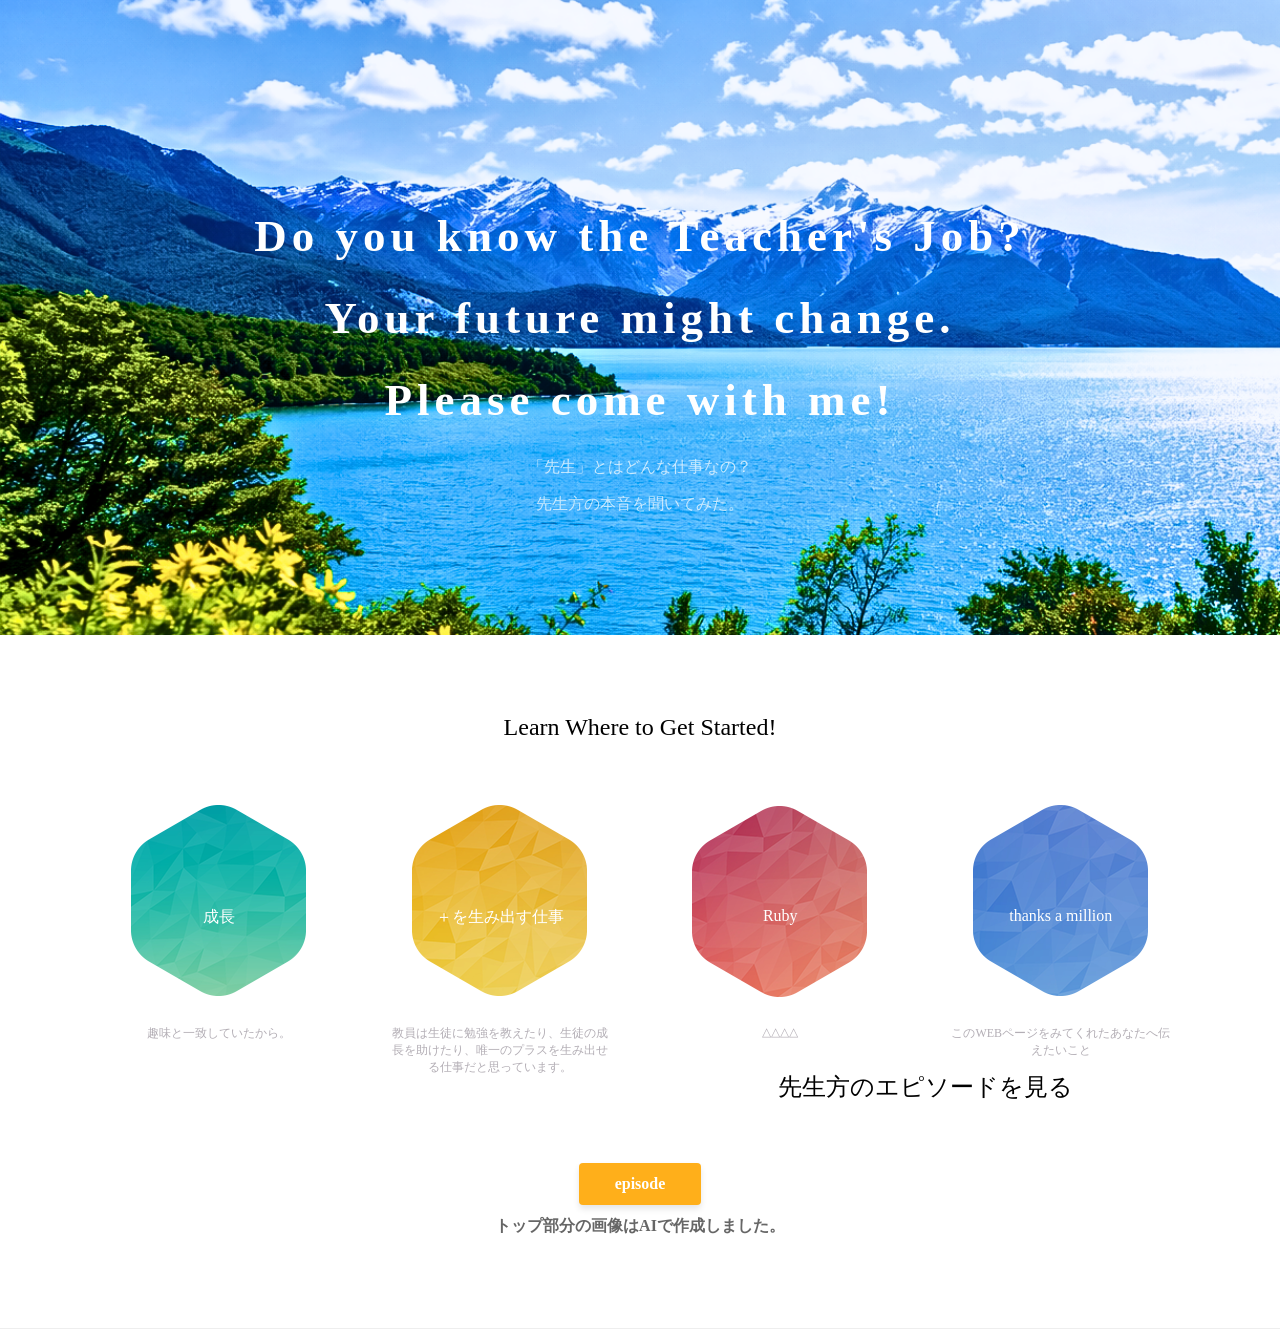
==== Libraries_2026/Hagimoto/index.html @ a7b65f48 "Update index.html" ====
<!DOCTYPE html>
<html>
  <head>
    <meta charset="utf-8">
    <title>教員は多忙なのか</title>
    <!--<link rel="stylesheet" href="picture1.png">-->
    <link rel="stylesheet" href="stylesheet.css">
    <link rel="stylesheet" href="responsive.css">
  </head>
  <body>
    <header>
      <div class="container">
        <div class="header-left">
          <img class="logo" src="">
        </div>
        <div class="header-right">
         <!--ログイン-->
          <a href="#" class="login"></a>
        </div>
      </div>
    </header>
    <div class="top-wrapper">
      <div class="container">
        <h1>Do you know the Teacher's Job? </h1>
        <h1>Your future might change. </h1>
        <h1> Please come with me!</h1>
        <p>「先生」とはどんな仕事なの？</p>
        <p>先生方の本音を聞いてみた。</p>
        <div class="btn-wrapper">
        <!--  <a href="#" class="btn signup">新規登録はこちら</a>
          <p>or sign up with</p>
          <a href="#" class="btn facebook"><span class="fa fa-facebook"></span>Facebookで登録</a>
          <a href="#" class="btn twitter"><span class="fa fa-twitter"></span>Twitterで登録</a>-->
        </div>
      </div>
    </div>
    <div class="lesson-wrapper">
      <div class="container">
        <div class="heading">
          <h2>Learn Where to Get Started!</h2>
        </div>
        <div class="lessons">
          <div class="lesson">
            <div class="lesson-icon">
              <img src="Green01.png">
              <p>成長</p>
            </div>
            <p class="txt-contents">趣味と一致していたから。</p>
          </div>
          <div class="lesson">
            <div class="lesson-icon">
              <img src="Yellow01.png">
              <p>＋を生み出す仕事</p>
            </div>
            <p class="txt-contents">教員は生徒に勉強を教えたり、生徒の成長を助けたり、唯一のプラスを生み出せる仕事だと思っています。</p>
          </div>
          <div class="lesson">
            <div class="lesson-icon">
              <img src="Red01.png">
              <p>Ruby</p>
            </div>
            <p class="txt-contents">△△△△</p>
          </div>
          <div class="lesson">
            <div class="lesson-icon">
              <img src="Blue01.png">
              <p>thanks a million</p>
            </div>
            <p class="txt-contents">このWEBページをみてくれたあなたへ伝えたいこと</p>
          </div>
        </div>
      </div>
    </div>
    <div class="message-wrapper">
      <div class="container">
        <div class="heading"> 
          <h2>先生方のエピソードを見る</h2>
        </div>
        <a href="index.2.html" class="btn message btn-orange">episode</a>
      </div>
      <div class='message_AI'>
        <h1>トップ部分の画像はAIで作成しました。</h1>
      </div>
    </div>
  </body>
</html>
---- Libraries_2026/Hagimoto/stylesheet.css ----
* {
  box-sizing: border-box;
}

body {
  margin: 0;
  font-family: "Hiragino Kaku Gothic ProN";
}

a {
  text-decoration: none;
}

.clear {
  clear: left;
}

.container {
  max-width: 1170px;
  width: 100%;
  padding: 0 15px;
  margin: 0 auto;
}

.top-wrapper {
  padding: 180px 0 100px 0;
  background-image: url("チョココロネ.png");
  background-size: cover;
  color: white;
  text-align: center;
}

/* Do you know the Teacher's Job?〜 */
.top-wrapper h1 {
  /* 透明にするopacity: 0.7; */
  font-size: 45px;
  letter-spacing: 5px;
  color: #ffffff;
}

.top-wrapper p {
  opacity: 0.7;
}

.btn-wrapper {
  margin: 20px 0;
}

.btn-wrapper p {
  margin: 10px 0;
}

/*.signup {
  background-color: #239b76;
}

.facebook {
  background-color: #3b5998;
  margin-right: 10px;
}

.twitter {
  background-color: #55acee;
}

.btn {
  padding: 8px 24px;
  color: white;
  display: inline-block;
  opacity: 0.8;
  border-radius: 4px;
  text-align: center;
}

.btn:hover {
  opacity: 1;
} */

/* アイコンと隣接するテキストを区切る */
.fa {
  margin-right: 5px;
}

/* header {
  height: 65px;
  width: 100%;
  background-color: rgba(34, 49, 52, 0.9);
  position :fixed;
  top: 0;
  z-index: 10;
}

.logo {
  width: 124px;
  margin-top: 20px;
} */

.header-left {
  float: left;
}

.header-right {
  line-height: 65px;
  padding: 0 25px;
  color: white;
  display: block;
  float: left;
  transition: all 0.5s;
}

.header-right:hover {
  background-color: rgba(255, 255, 255, 0.5);
}

.header-right a {
  line-height: 65px;
  padding: 0 25px;
  color: white;
  display: block;
}

/* gray before */
.lesson-wrapper {
  padding-bottom: 80px;
  padding-left: 5%;
  padding-right: 5%;
  background-color: white;
  text-align: center;
}

.heading {
  padding-top: 60px;
  padding-bottom: 30px;
  /* color: #5f5d60; */
}

.heading h2 {
  font-weight: normal;
  margin-bottom: 30px;
}

.lesson {
  float: left;
  width: 25%;
}

.lesson-icon {
  position: relative;
}

.lesson-icon p {
  position: absolute;
  top: 90px;
  width: 100%;
  color: white;
}

.txt-contents {
  width: 80%;
  display: inline-block;
  margin-top: 20px;
  font-size: 12px;
  color: #b3aeb5;
}

.heading h3 {
  font-weight: normal;
}


/* episode bottom */
/* ボタンを囲んでいる親要素（container）を中央揃えにする設定 */
.message-wrapper .container {
 text-align: center !important;/* 中にある文字やボタン（インライン要素）を真ん中に寄せる */
}

/* ボタン自体のスタイル（オレンジ色を最優先＋中央寄せを確実にする） */
.btn-orange {
  display: inline-block;
  margin: 0 auto;            /* 左右の余白を自動調整して中央に */
  padding: 12px 36px;
  background-color: #ffaf1a !important; /* オレンジ色を最優先 */
  color: #ffffff !important;            /* 文字の白を最優先 */
  font-size: 16px;
  font-weight: bold;
  text-decoration: none;
  border-radius: 4px;
  box-shadow: 0 4px 6px rgba(0, 0, 0, 0.1); /* 通常時の立体的な影 */
  transition: all 0.1s ease; /* クリック時の反応を速くするため 0.3s から 0.1s に変更 */
}

/* マウスを乗せたとき（ホバー時）の動き */
.btn-orange:hover {
  background-color: #ffa600 !important; /* ホバー時のオレンジも最優先 */
  transform: translateY(-2px); /* ボタンを少し上に浮かせる */
  box-shadow: 0 6px 12px rgba(0, 0, 0, 0.15); /* 影を強くする */
}

/* ★ボタンをクリックしたとき（押し込んだ時）の動き */
.btn-orange:active {
  transform: translateY(2px); /* 浮いていた分（-2px）から元の位置を通り越して下に沈ませる */
  box-shadow: 0 1px 3px rgba(0, 0, 0, 0.2); /* 影を薄く・短くして、地面に近づいた感を出す */
}


.message-wrapper {
  border-bottom: 1px solid #eee;
  padding-bottom: 80px;
  text-align: center; !important;
} 



/*.message {
  padding: 15px 40px;
  background-color: #5dca88;
  box-shadow: 0 7px #1a7940;
}*/

/* ボタンかも？ */
/*.message:active {
  box-shadow: none;
  position: relative;
  top: 7px;
}*/

.message_AI {
  font-size: 8px;
  font-weight: normal;
  text-align: center;
  color: #666666;
}
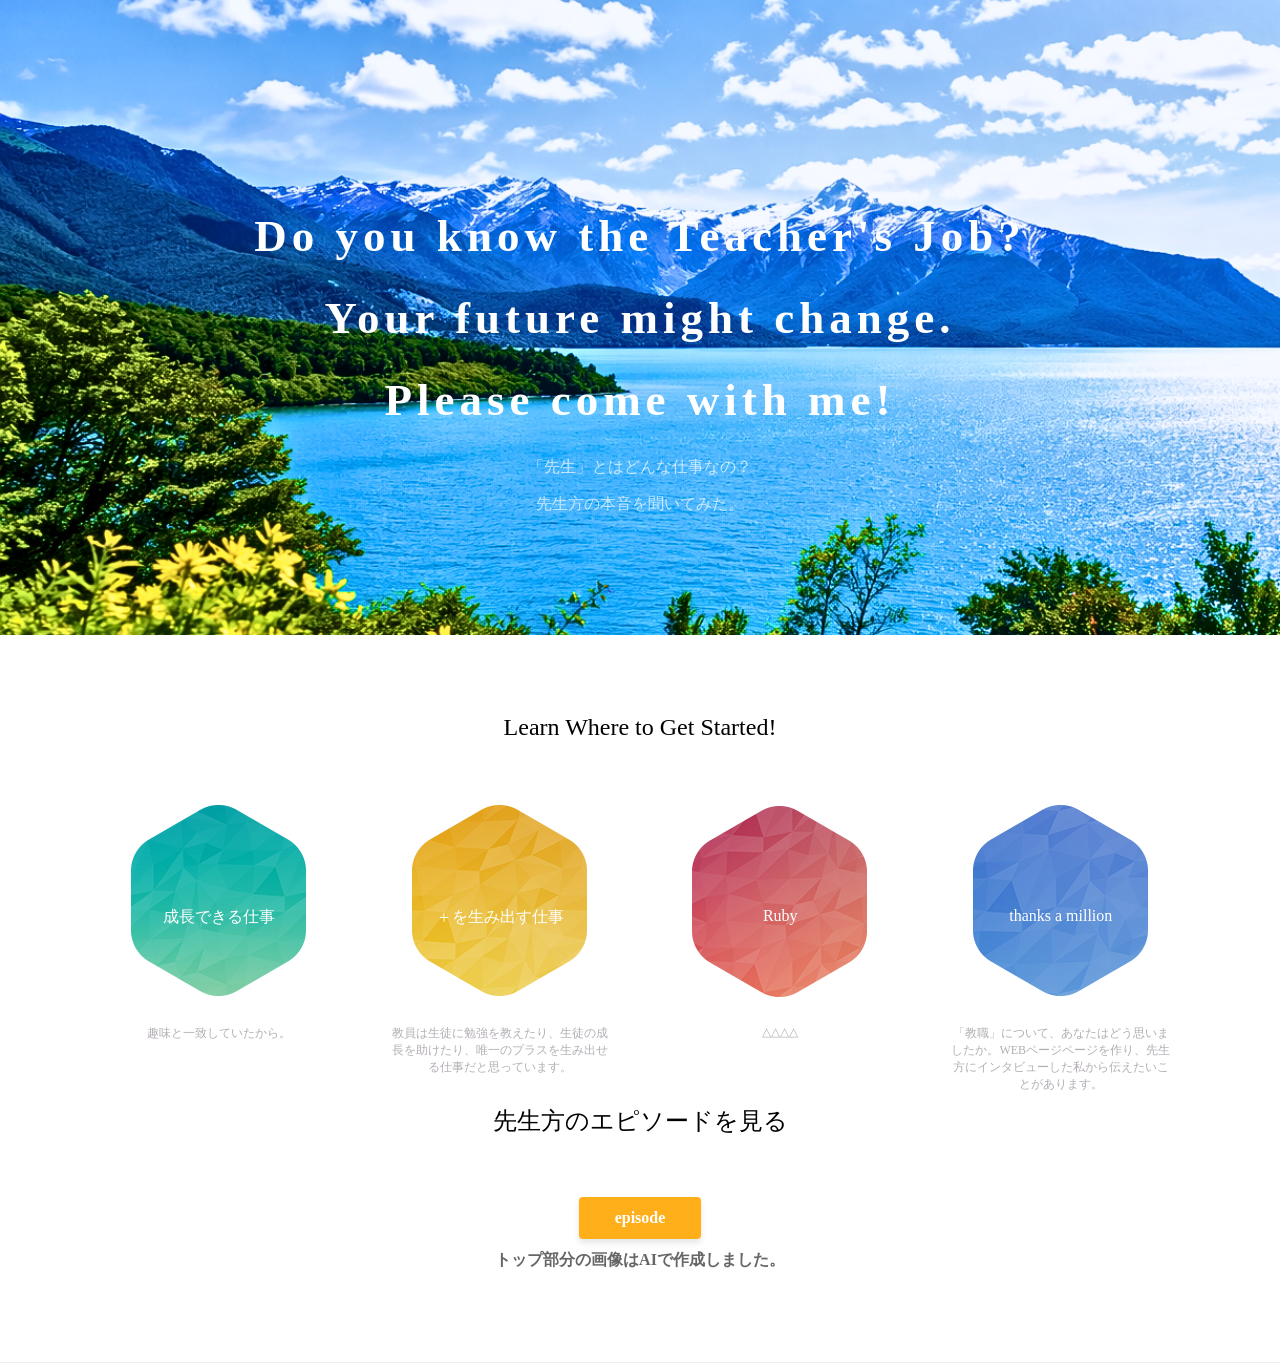
==== commit f32fdce9: "Update index.html" ====
--- a/Libraries_2026/Hagimoto/index.html
+++ b/Libraries_2026/Hagimoto/index.html
@@ -44,7 +44,7 @@
           <div class="lesson">
             <div class="lesson-icon">
               <img src="Green01.png">
-              <p>成長</p>
+              <p>成長できる仕事</p>
             </div>
             <p class="txt-contents">趣味と一致していたから。</p>
           </div>
@@ -67,7 +67,7 @@
               <img src="Blue01.png">
               <p>thanks a million</p>
             </div>
-            <p class="txt-contents">このWEBページをみてくれたあなたへ伝えたいこと</p>
+            <p class="txt-contents">「教職」について、あなたはどう思いましたか。WEBページページを作り、先生方にインタビューした私から伝えたいことがあります。</p>
           </div>
         </div>
       </div>
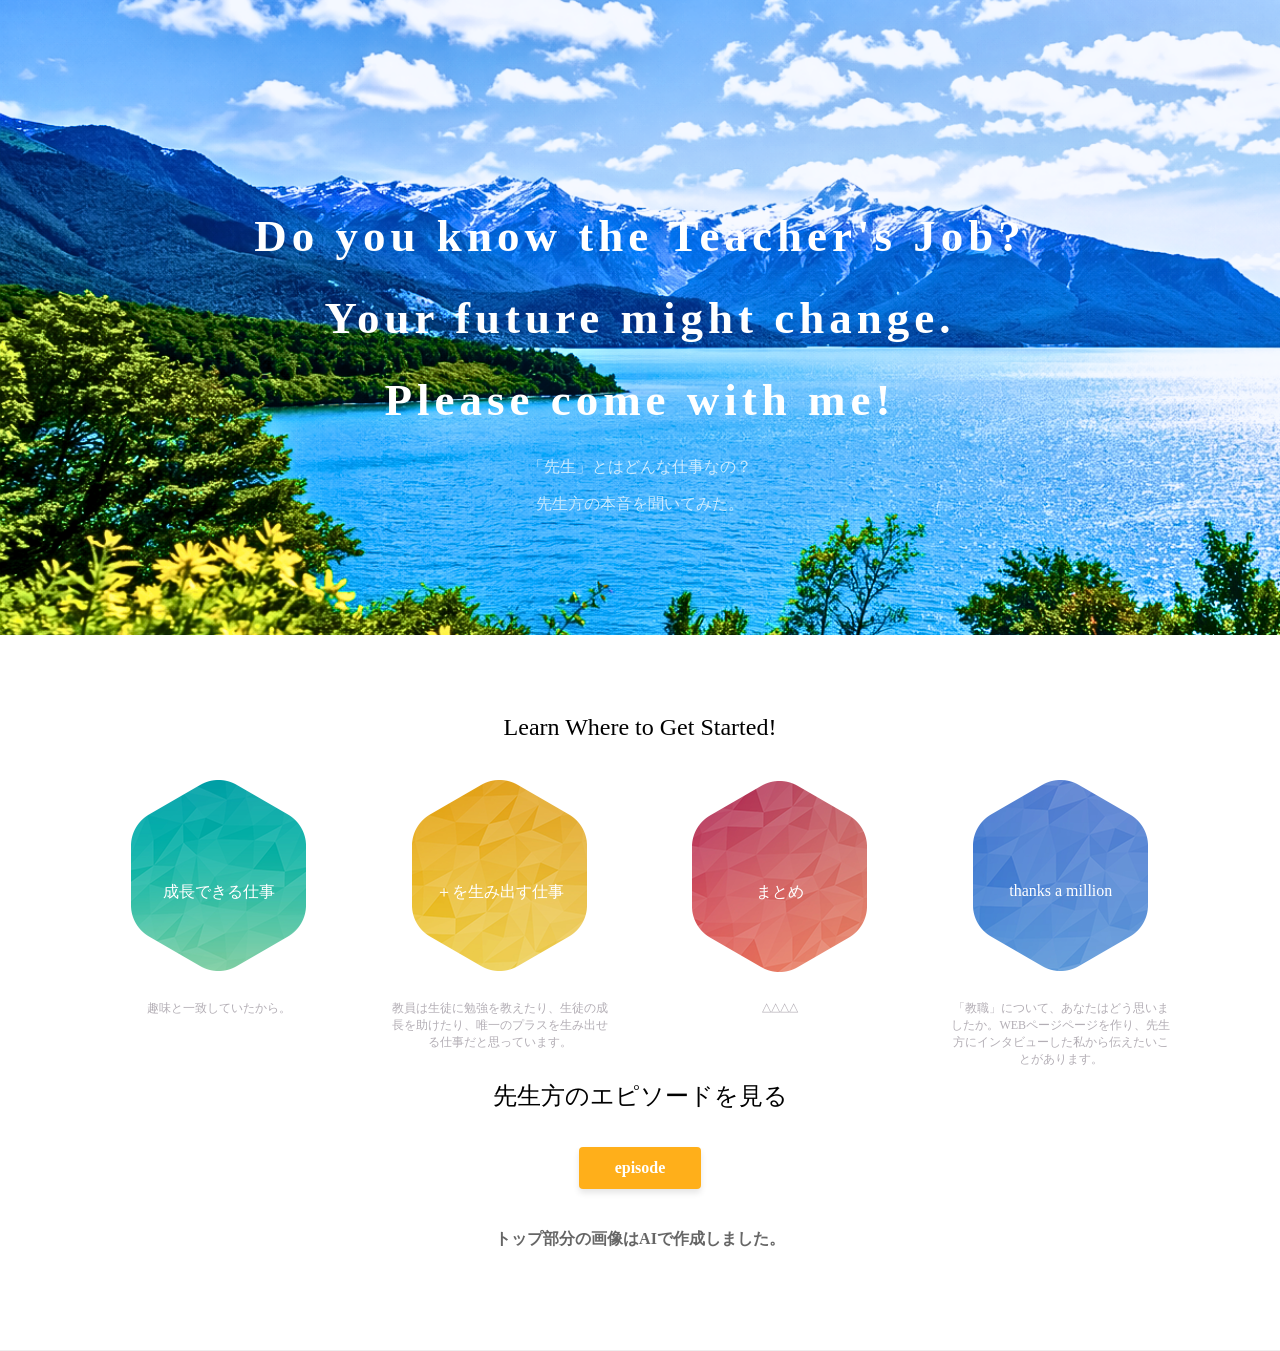
==== commit ba09f038: "Update index.html" ====
--- a/Libraries_2026/Hagimoto/index.html
+++ b/Libraries_2026/Hagimoto/index.html
@@ -58,7 +58,7 @@
           <div class="lesson">
             <div class="lesson-icon">
               <img src="Red01.png">
-              <p>Ruby</p>
+              <p>まとめ</p>
             </div>
             <p class="txt-contents">△△△△</p>
           </div>
--- a/Libraries_2026/Hagimoto/stylesheet.css
+++ b/Libraries_2026/Hagimoto/stylesheet.css
@@ -136,7 +136,7 @@
 
 .heading h2 {
   font-weight: normal;
-  margin-bottom: 30px;
+  margin-bottom: 5px;
 }
 
 .lesson {
@@ -229,6 +229,8 @@
   font-weight: normal;
   text-align: center;
   color: #666666;
+  margin-top: 40px;    /* ボタンとのあいだの隙間 */
+  margin-bottom: 20px; /* 一番下の線とのあいだの隙間 */
 }
   
 
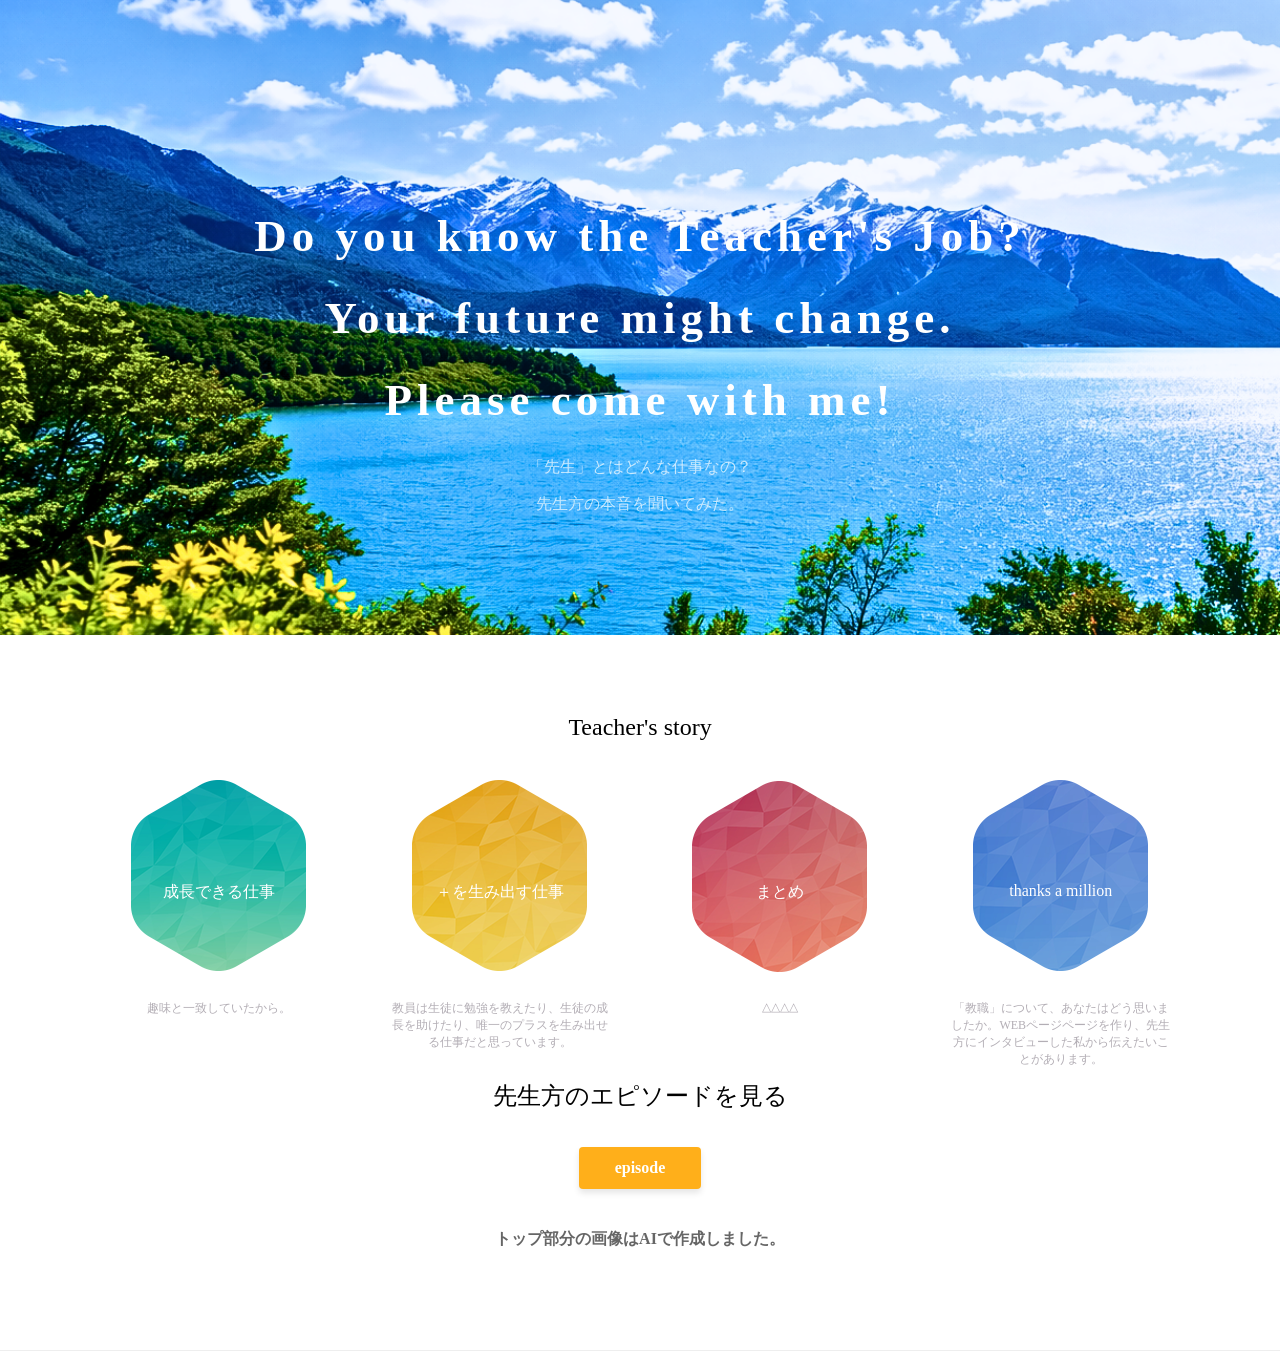
==== commit 6c0c4ab4: "Update index.html" ====
--- a/Libraries_2026/Hagimoto/index.html
+++ b/Libraries_2026/Hagimoto/index.html
@@ -38,7 +38,7 @@
     <div class="lesson-wrapper">
       <div class="container">
         <div class="heading">
-          <h2>Learn Where to Get Started!</h2>
+          <h2>Teacher's story</h2>
         </div>
         <div class="lessons">
           <div class="lesson">
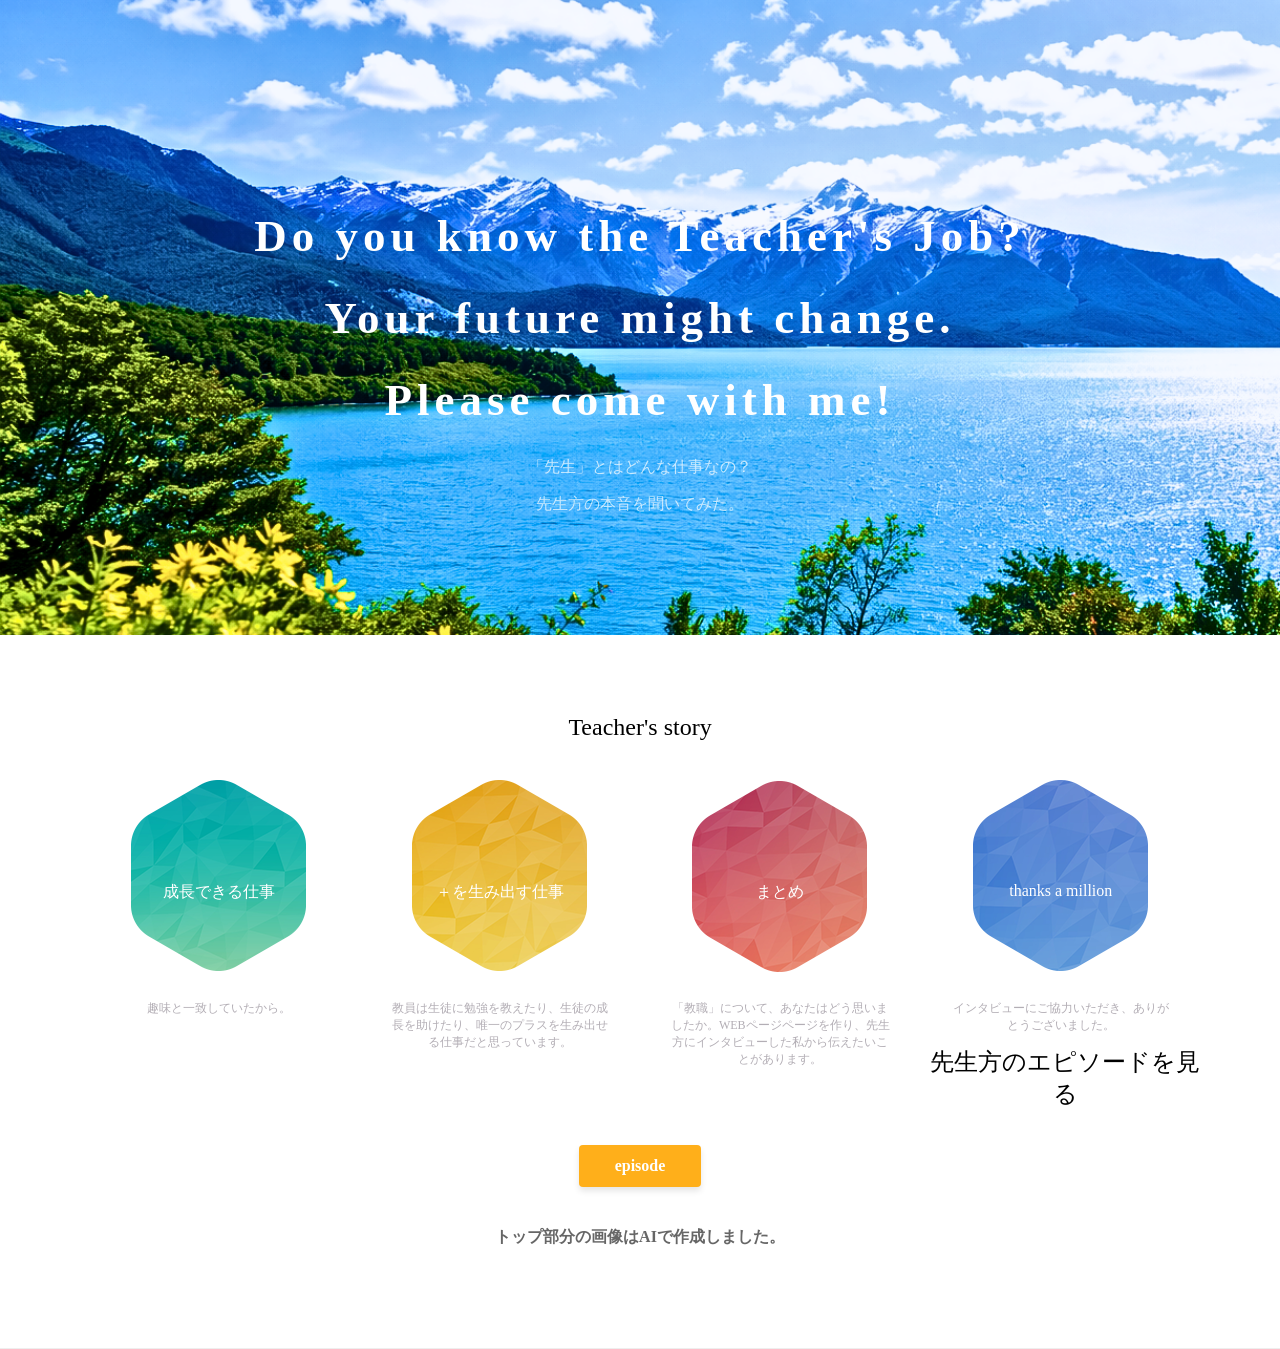
==== commit a6973af4: "Update index.html" ====
--- a/Libraries_2026/Hagimoto/index.html
+++ b/Libraries_2026/Hagimoto/index.html
@@ -60,14 +60,14 @@
               <img src="Red01.png">
               <p>まとめ</p>
             </div>
-            <p class="txt-contents">△△△△</p>
+            <p class="txt-contents">「教職」について、あなたはどう思いましたか。WEBページページを作り、先生方にインタビューした私から伝えたいことがあります。</p>
           </div>
           <div class="lesson">
             <div class="lesson-icon">
               <img src="Blue01.png">
               <p>thanks a million</p>
             </div>
-            <p class="txt-contents">「教職」について、あなたはどう思いましたか。WEBページページを作り、先生方にインタビューした私から伝えたいことがあります。</p>
+            <p class="txt-contents">インタビューにご協力いただき、ありがとうございました。</p>
           </div>
         </div>
       </div>
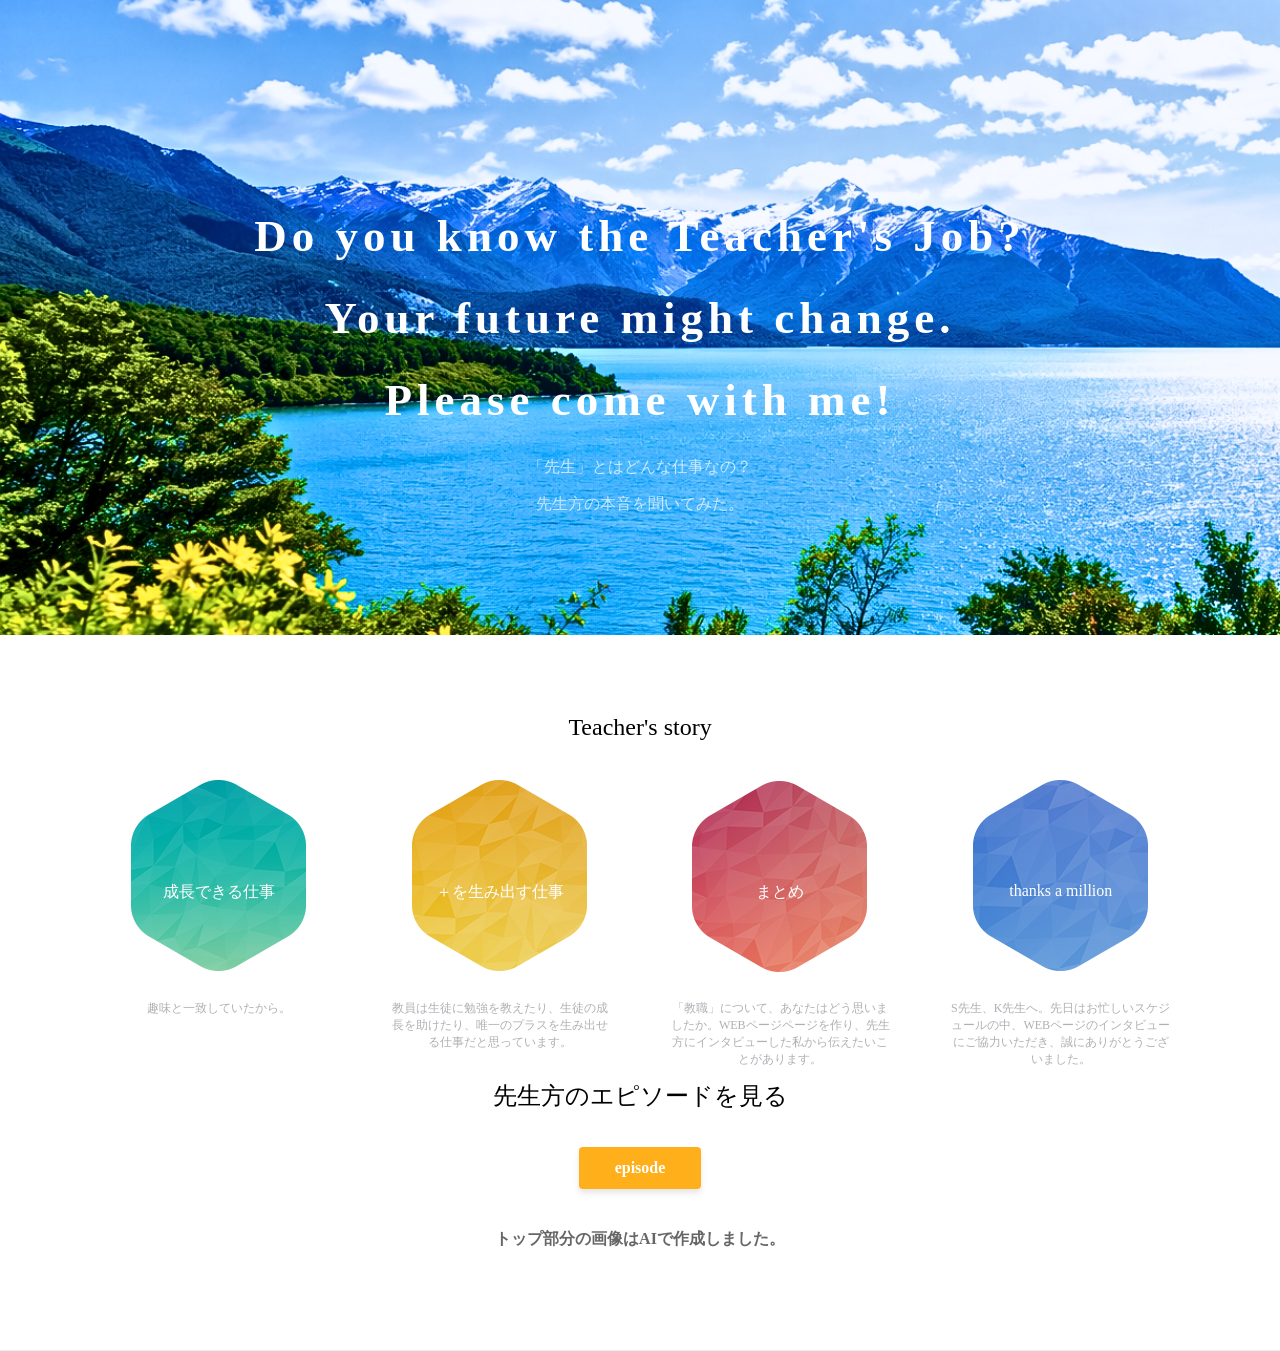
==== commit 1e2427b0: "Update index.html" ====
--- a/Libraries_2026/Hagimoto/index.html
+++ b/Libraries_2026/Hagimoto/index.html
@@ -67,7 +67,7 @@
               <img src="Blue01.png">
               <p>thanks a million</p>
             </div>
-            <p class="txt-contents">インタビューにご協力いただき、ありがとうございました。</p>
+            <p class="txt-contents">S先生、K先生へ。先日はお忙しいスケジュールの中、WEBページのインタビューにご協力いただき、誠にありがとうございました。</p>
           </div>
         </div>
       </div>
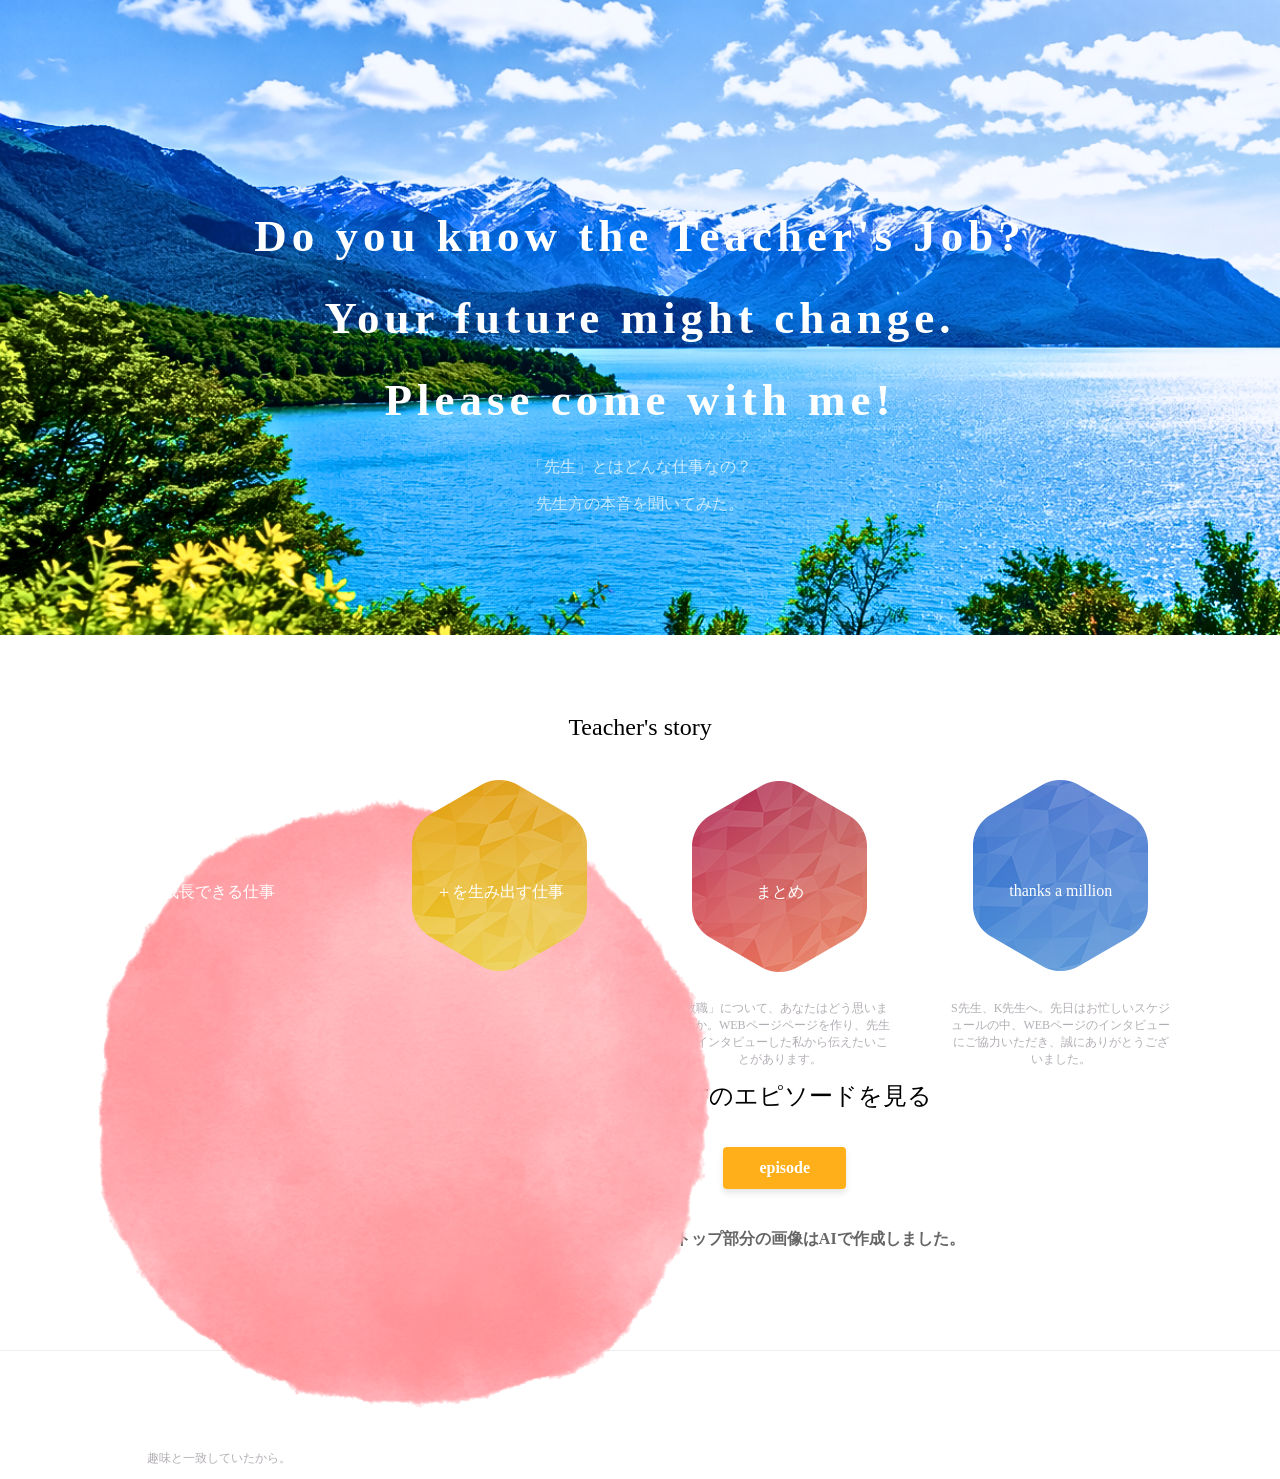
==== commit 5717c598: "Update index.html" ====
--- a/Libraries_2026/Hagimoto/index.html
+++ b/Libraries_2026/Hagimoto/index.html
@@ -43,7 +43,7 @@
         <div class="lessons">
           <div class="lesson">
             <div class="lesson-icon">
-              <img src="Green01.png">
+              <img src="red_circle.png">
               <p>成長できる仕事</p>
             </div>
             <p class="txt-contents">趣味と一致していたから。</p>
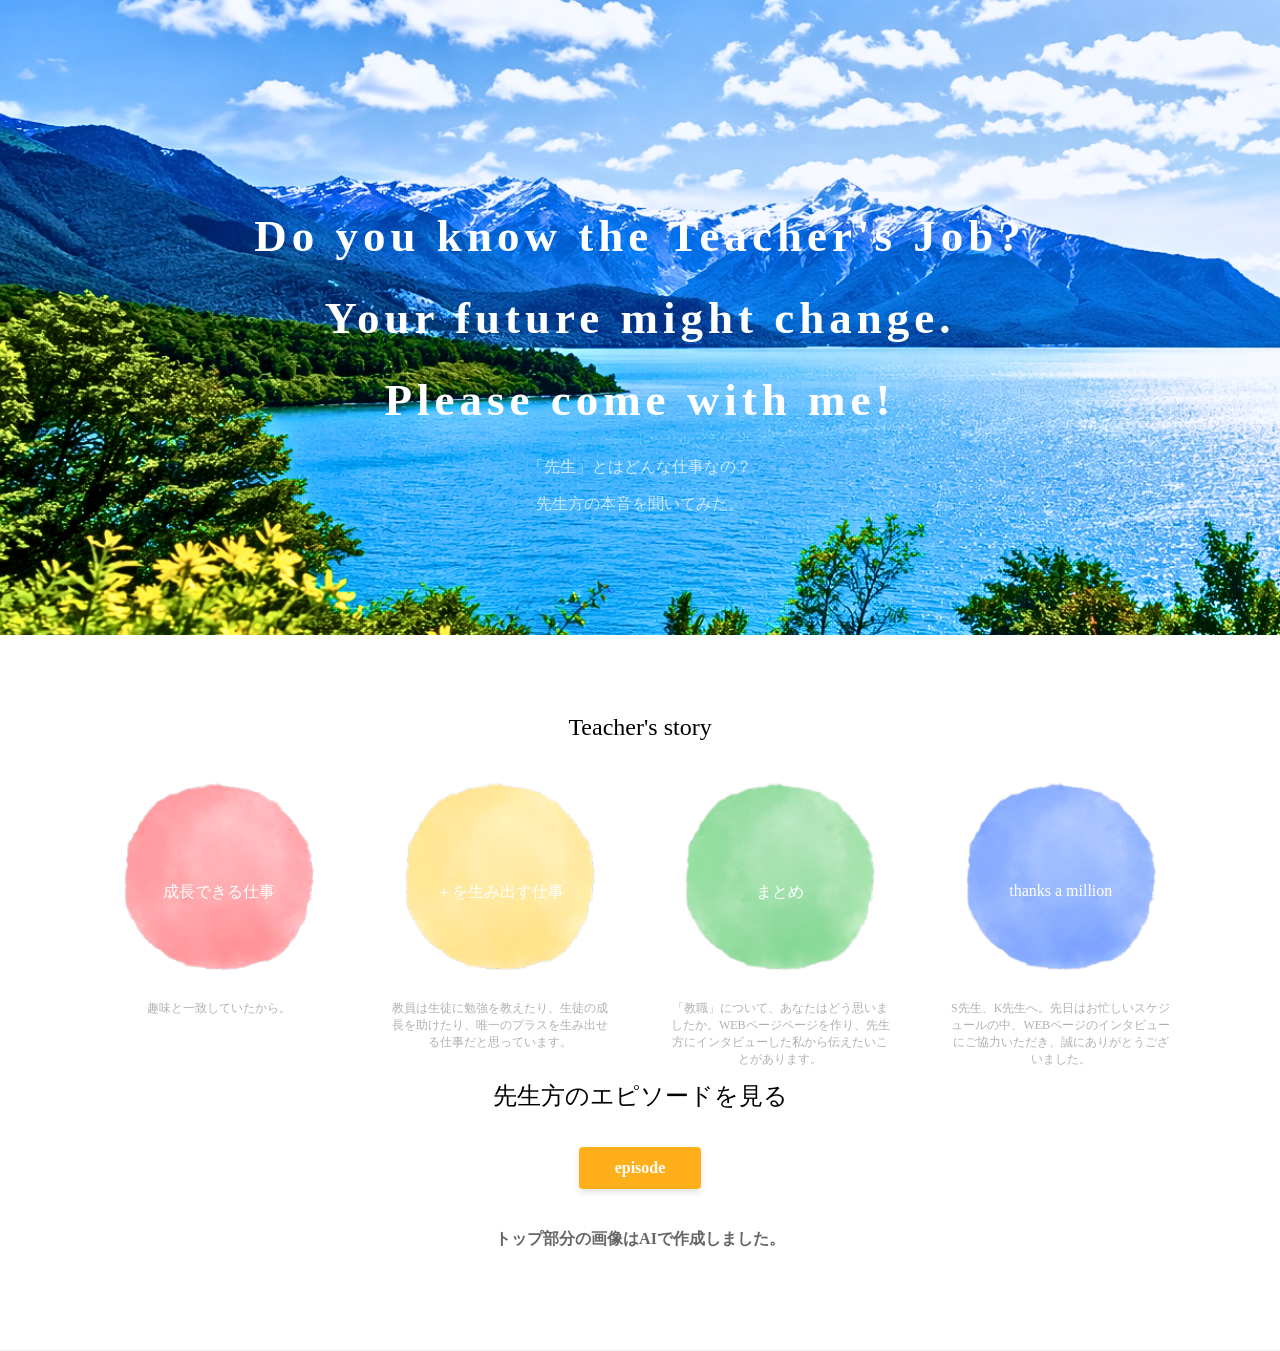
==== commit 63f9035c: "Update index.html" ====
--- a/Libraries_2026/Hagimoto/index.html
+++ b/Libraries_2026/Hagimoto/index.html
@@ -50,21 +50,21 @@
           </div>
           <div class="lesson">
             <div class="lesson-icon">
-              <img src="Yellow01.png">
+              <img src="yellow_circle.png">
               <p>＋を生み出す仕事</p>
             </div>
             <p class="txt-contents">教員は生徒に勉強を教えたり、生徒の成長を助けたり、唯一のプラスを生み出せる仕事だと思っています。</p>
           </div>
           <div class="lesson">
             <div class="lesson-icon">
-              <img src="Red01.png">
+              <img src="green_circle.png">
               <p>まとめ</p>
             </div>
             <p class="txt-contents">「教職」について、あなたはどう思いましたか。WEBページページを作り、先生方にインタビューした私から伝えたいことがあります。</p>
           </div>
           <div class="lesson">
             <div class="lesson-icon">
-              <img src="Blue01.png">
+              <img src="blue_circle.png">
               <p>thanks a million</p>
             </div>
             <p class="txt-contents">S先生、K先生へ。先日はお忙しいスケジュールの中、WEBページのインタビューにご協力いただき、誠にありがとうございました。</p>
